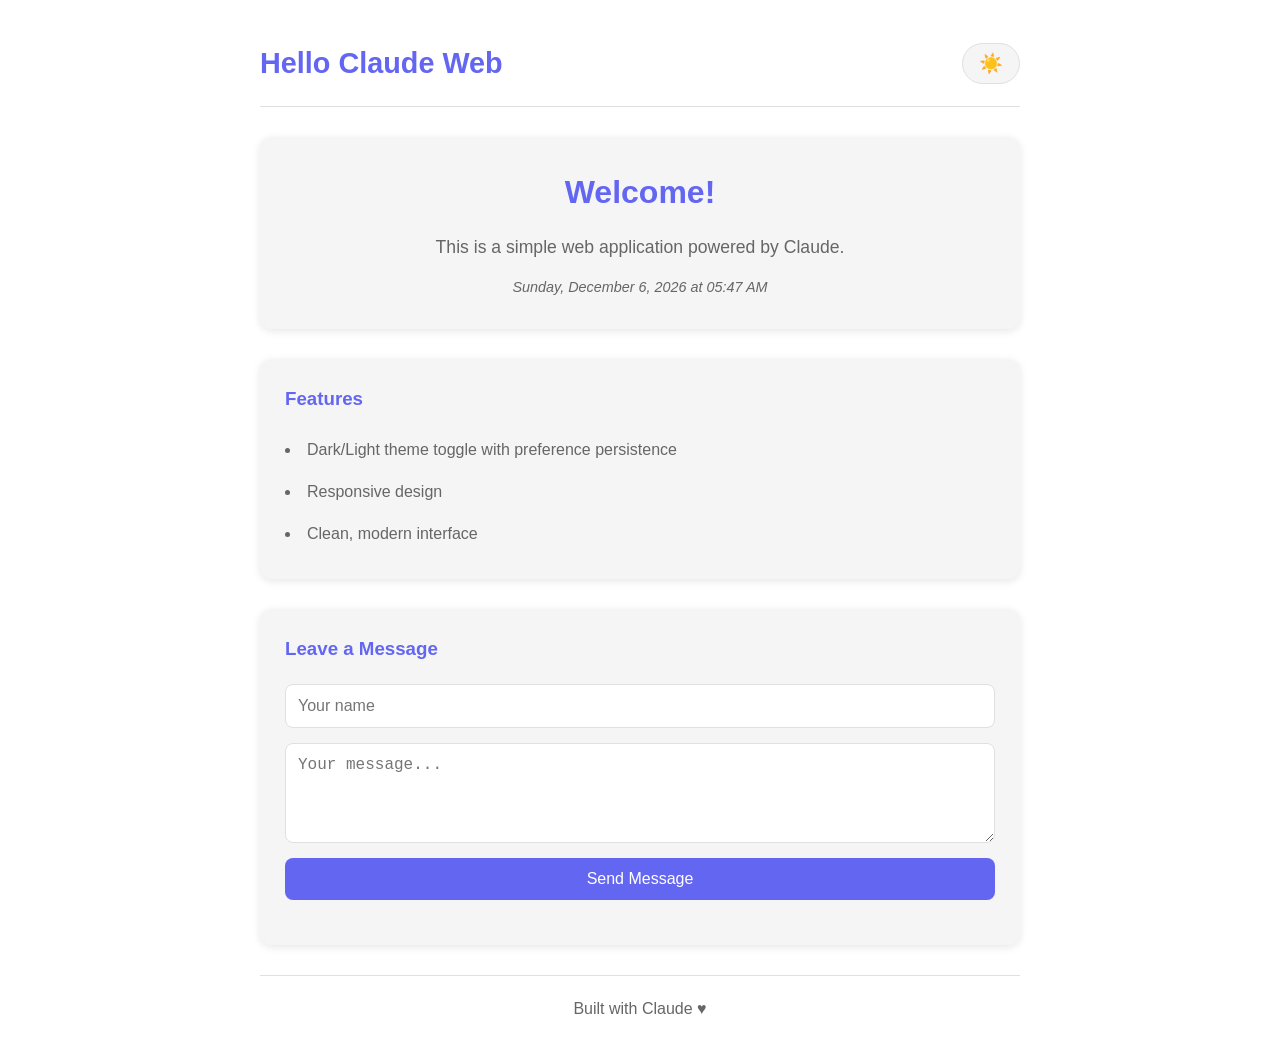
==== index.html @ c027a2b5 "Add Hello Claude web application with theme toggle feature Create a simple web application with: - R" ====
<!DOCTYPE html>
<html lang="en" data-theme="light">
<head>
    <meta charset="UTF-8">
    <meta name="viewport" content="width=device-width, initial-scale=1.0">
    <title>Hello Claude Web</title>
    <link rel="stylesheet" href="styles.css">
</head>
<body>
    <div class="container">
        <header>
            <h1>Hello Claude Web</h1>
            <button id="theme-toggle" class="theme-btn" aria-label="Toggle dark mode">
                <span class="sun-icon">☀️</span>
                <span class="moon-icon">🌙</span>
            </button>
        </header>

        <main>
            <section class="greeting-card">
                <h2>Welcome!</h2>
                <p class="greeting-text">This is a simple web application powered by Claude.</p>
                <p class="timestamp" id="timestamp"></p>
            </section>

            <section class="features">
                <h3>Features</h3>
                <ul>
                    <li>Dark/Light theme toggle with preference persistence</li>
                    <li>Responsive design</li>
                    <li>Clean, modern interface</li>
                </ul>
            </section>

            <section class="message-section">
                <h3>Leave a Message</h3>
                <form id="message-form">
                    <input type="text" id="user-name" placeholder="Your name" required>
                    <textarea id="user-message" placeholder="Your message..." required></textarea>
                    <button type="submit" class="submit-btn">Send Message</button>
                </form>
                <div id="messages-list" class="messages-list"></div>
            </section>
        </main>

        <footer>
            <p>Built with Claude &hearts;</p>
        </footer>
    </div>

    <script src="script.js"></script>
</body>
</html>
---- styles.css ----
/* CSS Variables for theming */
:root {
    --bg-primary: #ffffff;
    --bg-secondary: #f5f5f5;
    --text-primary: #333333;
    --text-secondary: #666666;
    --accent-color: #6366f1;
    --accent-hover: #4f46e5;
    --border-color: #e0e0e0;
    --card-shadow: 0 2px 8px rgba(0, 0, 0, 0.1);
    --transition-speed: 0.3s;
}

[data-theme="dark"] {
    --bg-primary: #1a1a2e;
    --bg-secondary: #16213e;
    --text-primary: #e0e0e0;
    --text-secondary: #a0a0a0;
    --accent-color: #818cf8;
    --accent-hover: #6366f1;
    --border-color: #2d3748;
    --card-shadow: 0 2px 8px rgba(0, 0, 0, 0.3);
}

/* Reset and base styles */
* {
    margin: 0;
    padding: 0;
    box-sizing: border-box;
}

body {
    font-family: -apple-system, BlinkMacSystemFont, 'Segoe UI', Roboto, Oxygen, Ubuntu, sans-serif;
    background-color: var(--bg-primary);
    color: var(--text-primary);
    line-height: 1.6;
    transition: background-color var(--transition-speed), color var(--transition-speed);
}

.container {
    max-width: 800px;
    margin: 0 auto;
    padding: 20px;
    min-height: 100vh;
    display: flex;
    flex-direction: column;
}

/* Header styles */
header {
    display: flex;
    justify-content: space-between;
    align-items: center;
    padding: 20px 0;
    border-bottom: 1px solid var(--border-color);
    margin-bottom: 30px;
}

header h1 {
    font-size: 1.8rem;
    color: var(--accent-color);
}

/* Theme toggle button */
.theme-btn {
    background: var(--bg-secondary);
    border: 1px solid var(--border-color);
    border-radius: 50px;
    padding: 8px 16px;
    cursor: pointer;
    font-size: 1.2rem;
    transition: all var(--transition-speed);
    display: flex;
    align-items: center;
    gap: 8px;
}

.theme-btn:hover {
    background: var(--accent-color);
    transform: scale(1.05);
}

[data-theme="light"] .moon-icon {
    display: none;
}

[data-theme="dark"] .sun-icon {
    display: none;
}

/* Main content */
main {
    flex: 1;
}

/* Greeting card */
.greeting-card {
    background: var(--bg-secondary);
    border-radius: 12px;
    padding: 30px;
    margin-bottom: 30px;
    box-shadow: var(--card-shadow);
    text-align: center;
    transition: background-color var(--transition-speed);
}

.greeting-card h2 {
    font-size: 2rem;
    margin-bottom: 15px;
    color: var(--accent-color);
}

.greeting-text {
    font-size: 1.1rem;
    color: var(--text-secondary);
    margin-bottom: 15px;
}

.timestamp {
    font-size: 0.9rem;
    color: var(--text-secondary);
    font-style: italic;
}

/* Features section */
.features {
    background: var(--bg-secondary);
    border-radius: 12px;
    padding: 25px;
    margin-bottom: 30px;
    box-shadow: var(--card-shadow);
    transition: background-color var(--transition-speed);
}

.features h3 {
    color: var(--accent-color);
    margin-bottom: 15px;
}

.features ul {
    list-style-position: inside;
    color: var(--text-secondary);
}

.features li {
    padding: 8px 0;
}

/* Message section */
.message-section {
    background: var(--bg-secondary);
    border-radius: 12px;
    padding: 25px;
    margin-bottom: 30px;
    box-shadow: var(--card-shadow);
    transition: background-color var(--transition-speed);
}

.message-section h3 {
    color: var(--accent-color);
    margin-bottom: 20px;
}

#message-form {
    display: flex;
    flex-direction: column;
    gap: 15px;
}

#message-form input,
#message-form textarea {
    padding: 12px;
    border: 1px solid var(--border-color);
    border-radius: 8px;
    font-size: 1rem;
    background: var(--bg-primary);
    color: var(--text-primary);
    transition: border-color var(--transition-speed), background-color var(--transition-speed);
}

#message-form input:focus,
#message-form textarea:focus {
    outline: none;
    border-color: var(--accent-color);
}

#message-form textarea {
    min-height: 100px;
    resize: vertical;
}

.submit-btn {
    background: var(--accent-color);
    color: white;
    border: none;
    padding: 12px 24px;
    border-radius: 8px;
    font-size: 1rem;
    cursor: pointer;
    transition: background-color var(--transition-speed), transform 0.2s;
}

.submit-btn:hover {
    background: var(--accent-hover);
    transform: translateY(-2px);
}

/* Messages list */
.messages-list {
    margin-top: 20px;
}

.message-item {
    background: var(--bg-primary);
    border: 1px solid var(--border-color);
    border-radius: 8px;
    padding: 15px;
    margin-bottom: 10px;
    transition: background-color var(--transition-speed);
}

.message-item .author {
    font-weight: bold;
    color: var(--accent-color);
    margin-bottom: 5px;
}

.message-item .content {
    color: var(--text-secondary);
}

.message-item .time {
    font-size: 0.8rem;
    color: var(--text-secondary);
    margin-top: 8px;
    opacity: 0.7;
}

/* Footer */
footer {
    text-align: center;
    padding: 20px 0;
    border-top: 1px solid var(--border-color);
    margin-top: auto;
    color: var(--text-secondary);
}

/* Responsive design */
@media (max-width: 600px) {
    header h1 {
        font-size: 1.4rem;
    }

    .greeting-card {
        padding: 20px;
    }

    .greeting-card h2 {
        font-size: 1.5rem;
    }
}
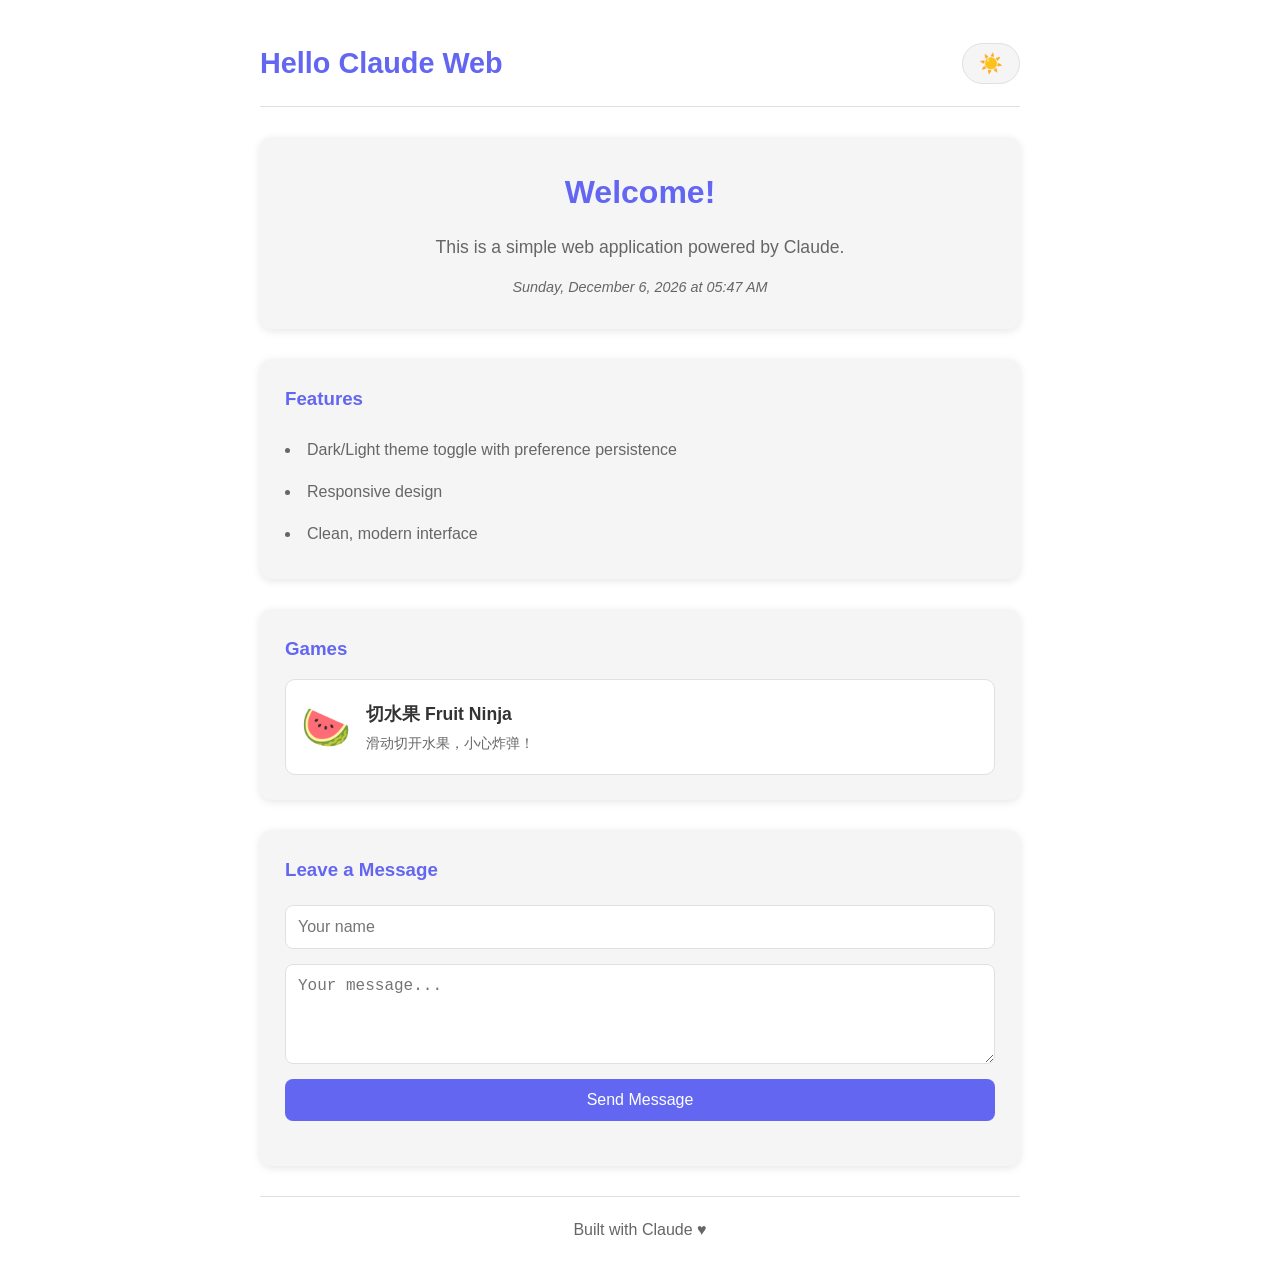
==== commit 7313c485: "Add Fruit Ninja web game Features: - Canvas-based fruit slicing game - Mouse/touch swipe detection f" ====
--- a/index.html
+++ b/index.html
@@ -32,6 +32,17 @@
                 </ul>
             </section>
 
+            <section class="games-section">
+                <h3>Games</h3>
+                <a href="fruit-ninja.html" class="game-link">
+                    <span class="game-icon">🍉</span>
+                    <span class="game-info">
+                        <span class="game-title">切水果 Fruit Ninja</span>
+                        <span class="game-desc">滑动切开水果，小心炸弹！</span>
+                    </span>
+                </a>
+            </section>
+
             <section class="message-section">
                 <h3>Leave a Message</h3>
                 <form id="message-form">
--- a/styles.css
+++ b/styles.css
@@ -236,6 +236,60 @@
     opacity: 0.7;
 }
 
+/* Games section */
+.games-section {
+    background: var(--bg-secondary);
+    border-radius: 12px;
+    padding: 25px;
+    margin-bottom: 30px;
+    box-shadow: var(--card-shadow);
+    transition: background-color var(--transition-speed);
+}
+
+.games-section h3 {
+    color: var(--accent-color);
+    margin-bottom: 15px;
+}
+
+.game-link {
+    display: flex;
+    align-items: center;
+    gap: 15px;
+    padding: 15px;
+    background: var(--bg-primary);
+    border: 1px solid var(--border-color);
+    border-radius: 10px;
+    text-decoration: none;
+    transition: all var(--transition-speed);
+}
+
+.game-link:hover {
+    transform: translateX(5px);
+    border-color: var(--accent-color);
+    box-shadow: 0 4px 12px rgba(99, 102, 241, 0.2);
+}
+
+.game-icon {
+    font-size: 2.5rem;
+}
+
+.game-info {
+    display: flex;
+    flex-direction: column;
+    gap: 4px;
+}
+
+.game-title {
+    font-size: 1.1rem;
+    font-weight: bold;
+    color: var(--text-primary);
+}
+
+.game-desc {
+    font-size: 0.9rem;
+    color: var(--text-secondary);
+}
+
 /* Footer */
 footer {
     text-align: center;
